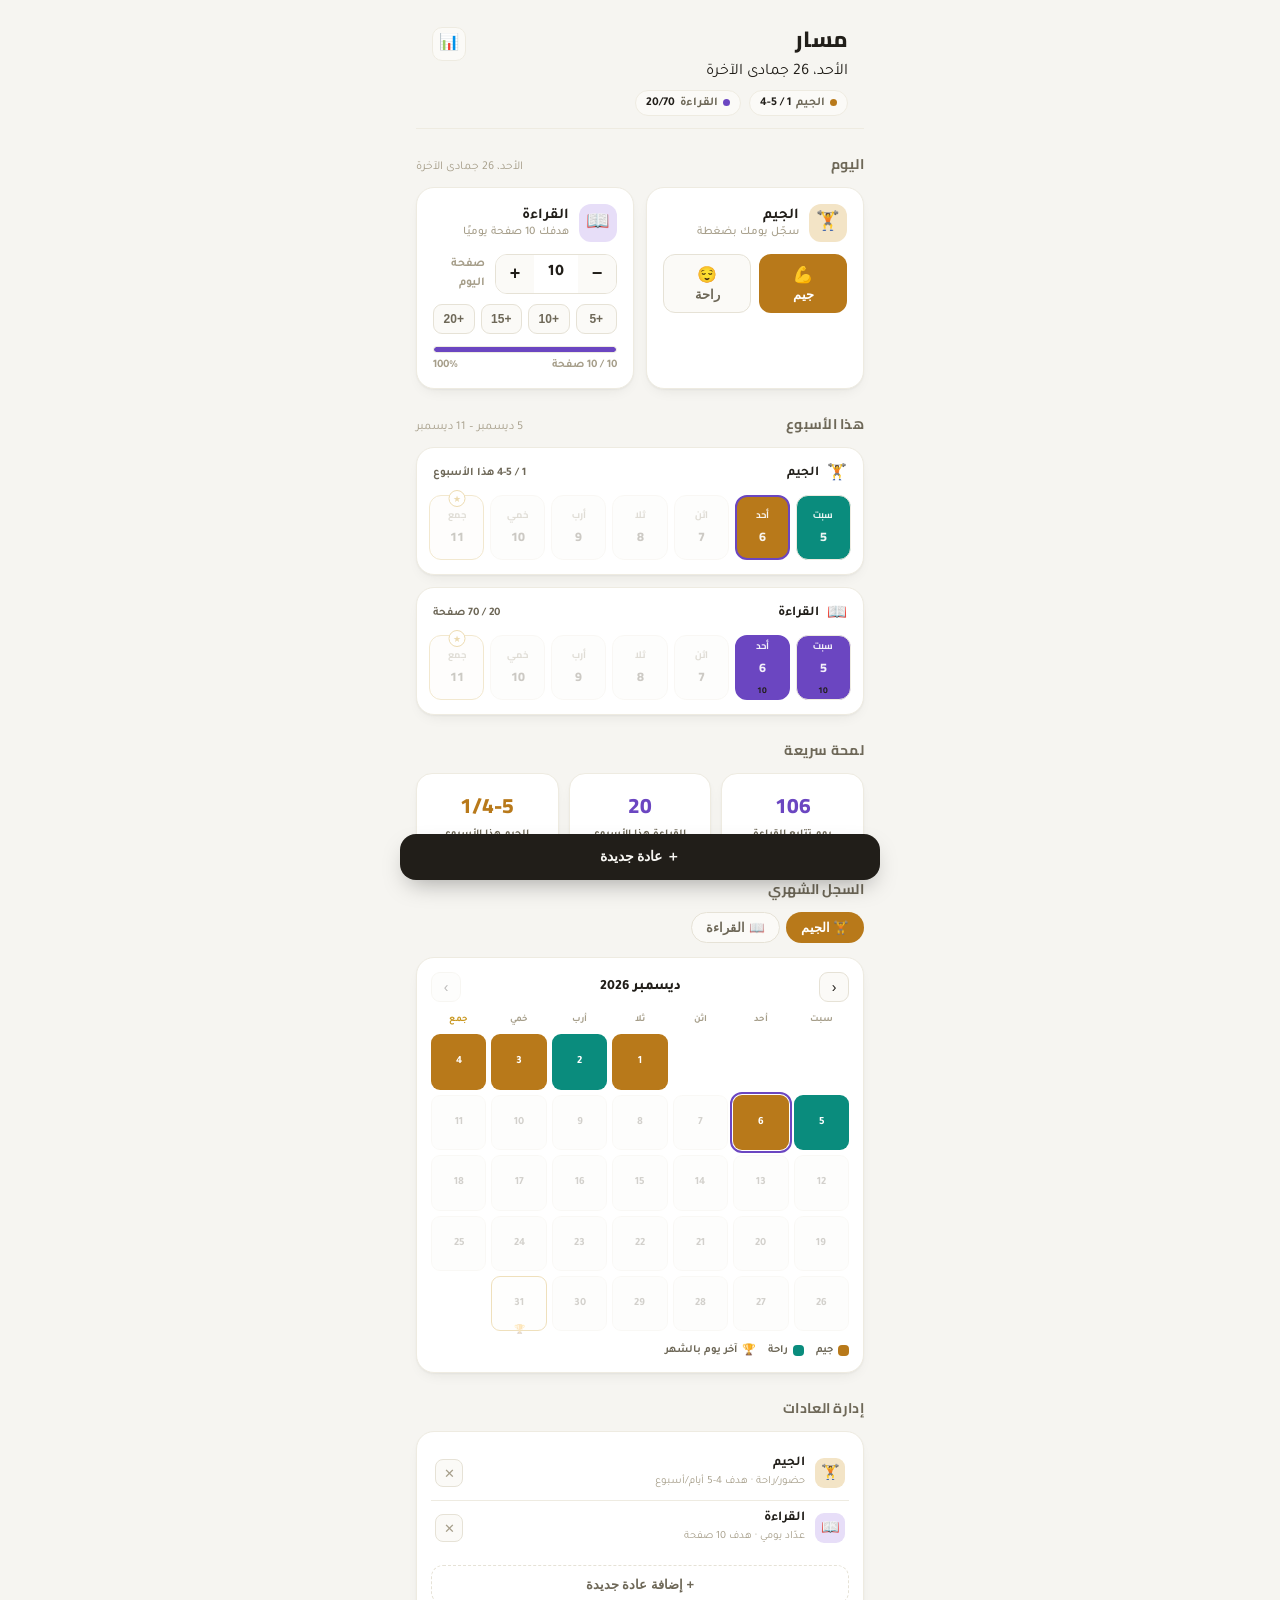
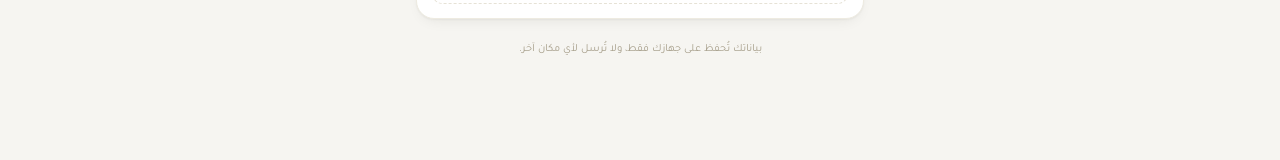
==== index.html @ 120e96ba "Add Masar habit tracker (gym + reading) with weekly/monthly views and charts Co-Authored-By: Claude " ====
<!DOCTYPE html>
<html lang="ar" dir="rtl">
<head>
<meta charset="UTF-8">
<meta name="viewport" content="width=device-width, initial-scale=1, viewport-fit=cover">
<title>مسار — تتبع عاداتك</title>
<link rel="stylesheet" href="style.css">
<link rel="stylesheet" href="charts.css">
</head>
<body>

<div class="app" dir="rtl">
  <div class="topbar"><div class="topbar-inner">
    <div class="brand">
      <h1>مسار</h1>
      <a class="chart-link" href="charts.html" title="الرسوم البيانية">📊</a>
    </div>
    <div class="date" id="todayDate" style="margin-top:2px"></div>
    <div class="glance" id="glanceRow"></div>
  </div></div>

  <section>
    <div class="section-head"><h2>اليوم</h2><span class="sub" id="todayLabel"></span></div>
    <div class="today-grid" id="todayGrid"></div>
  </section>

  <section>
    <div class="section-head"><h2>هذا الأسبوع</h2><span class="sub" id="weekRangeLabel"></span></div>
    <div id="weekStrips"></div>
  </section>

  <section>
    <div class="section-head"><h2>لمحة سريعة</h2></div>
    <div class="stats-row" id="statsRow"></div>
  </section>

  <section>
    <div class="section-head"><h2>السجل الشهري</h2></div>
    <div class="tabs" id="monthTabs"></div>
    <div class="month-card">
      <div class="month-nav">
        <button id="prevMonth">‹</button>
        <div class="month-label" id="monthLabel"></div>
        <button id="nextMonth">›</button>
      </div>
      <div class="month-grid" id="monthGrid"></div>
      <div class="legend" id="monthLegend"></div>
    </div>
  </section>

  <section>
    <div class="section-head"><h2>إدارة العادات</h2></div>
    <div class="manage-card">
      <div id="habitList"></div>
      <button class="add-habit-btn" id="openAddHabit">+ إضافة عادة جديدة</button>
    </div>
  </section>

  <div class="footer-note">بياناتك تُحفظ على جهازك فقط، ولا تُرسل لأي مكان آخر.</div>
</div>

<div class="fab"><button id="fabAdd">＋ عادة جديدة</button></div>

<!-- add habit sheet -->
<div class="overlay" id="addOverlay">
  <div class="sheet">
    <div class="sheet-handle"></div>
    <h3>عادة جديدة</h3>
    <div class="field"><label>اسم العادة</label><input type="text" id="newName" placeholder="مثال: شرب الماء"></div>
    <div class="field"><label>رمز (إيموجي)</label><input type="text" id="newIcon" placeholder="💧" maxlength="4"></div>
    <div class="field"><label>نوع التتبع</label>
      <div class="type-row">
        <div class="type-opt active" data-type="check" id="typeCheck">تسجيل حضور / راحة</div>
        <div class="type-opt" data-type="count" id="typeCount">عدّاد يومي (رقم)</div>
      </div>
    </div>
    <div class="field" id="goalField"><label>الهدف الأسبوعي (عدد أيام)</label><input type="number" id="newGoal" value="3" min="1" max="7"></div>
    <div class="field" id="targetField" style="display:none"><label>الهدف اليومي</label><input type="number" id="newTarget" value="10" min="1"></div>
    <div class="field" id="unitField" style="display:none"><label>الوحدة</label><input type="text" id="newUnit" placeholder="صفحة"></div>
    <div class="sheet-actions">
      <button class="btn ghost" id="cancelAdd">إلغاء</button>
      <button class="btn primary" id="saveAdd">حفظ</button>
    </div>
  </div>
</div>

<!-- edit day count sheet -->
<div class="overlay" id="editOverlay">
  <div class="sheet">
    <div class="sheet-handle"></div>
    <h3 id="editTitle">تعديل اليوم</h3>
    <div class="count-row" style="justify-content:center;margin:14px 0;">
      <div class="stepper">
        <button id="editMinus">−</button>
        <div class="val mono" id="editVal">0</div>
        <button id="editPlus">+</button>
      </div>
    </div>
    <div class="sheet-actions">
      <button class="btn ghost" id="cancelEdit">إلغاء</button>
      <button class="btn primary" id="saveEdit">حفظ</button>
    </div>
  </div>
</div>

<script src="script.js"></script>
</body>
</html>
---- style.css ----
@import url('https://fonts.googleapis.com/css2?family=Cairo:wght@500;600;700;800&family=Tajawal:wght@400;500;700&display=swap');

:root{
  --bg:#F6F5F1;
  --surface:#FFFFFF;
  --surface-2:#FBFAF7;
  --ink:#211E19;
  --ink-muted:#6E6858;
  --ink-faint:#A69E8A;
  --border:#E6E2D6;
  --border-soft:#EEEBE1;
  --accent-gym:#B8791A;
  --accent-gym-soft:#F3E4C6;
  --accent-rest:#0A8C7D;
  --accent-rest-soft:#D4EDE9;
  --accent-read:#6B46C1;
  --accent-read-soft:#E7DEF8;
  --accent-success:#4B8B3B;
  --accent-milestone:#C9971F;
  --shadow: 0 1px 2px rgba(33,30,25,.04), 0 6px 16px -8px rgba(33,30,25,.12);
  color-scheme: light;
}
@media (prefers-color-scheme: dark){
  :root:not([data-theme="light"]){
    --bg:#16130F;
    --surface:#1E1B16;
    --surface-2:#242019;
    --ink:#F3EFE6;
    --ink-muted:#B8AF9C;
    --ink-faint:#7C7460;
    --border:#332D24;
    --border-soft:#2A251E;
    --accent-gym:#CE9A3C;
    --accent-gym-soft:#3A2E17;
    --accent-rest:#2FB3A0;
    --accent-rest-soft:#123430;
    --accent-read:#A587E8;
    --accent-read-soft:#2A2140;
    --accent-success:#6FBF5F;
    --accent-milestone:#DDAF44;
    --shadow: 0 1px 2px rgba(0,0,0,.3), 0 8px 20px -10px rgba(0,0,0,.5);
  }
}
:root[data-theme="dark"]{
  --bg:#16130F;
  --surface:#1E1B16;
  --surface-2:#242019;
  --ink:#F3EFE6;
  --ink-muted:#B8AF9C;
  --ink-faint:#7C7460;
  --border:#332D24;
  --border-soft:#2A251E;
  --accent-gym:#CE9A3C;
  --accent-gym-soft:#3A2E17;
  --accent-rest:#2FB3A0;
  --accent-rest-soft:#123430;
  --accent-read:#A587E8;
  --accent-read-soft:#2A2140;
  --accent-success:#6FBF5F;
  --accent-milestone:#DDAF44;
  --shadow: 0 1px 2px rgba(0,0,0,.3), 0 8px 20px -10px rgba(0,0,0,.5);
}

*{box-sizing:border-box;}
html,body{height:100%;}
body{
  margin:0;
  background:var(--bg);
  color:var(--ink);
  font-family:'Tajawal',-apple-system,'Segoe UI',sans-serif;
  -webkit-tap-highlight-color:transparent;
}
h1,h2,h3,.num,.stat-num,.btn,.pill,.day-cell,.today-cta{font-family:'Cairo','Tajawal',sans-serif;}
.mono{font-variant-numeric:tabular-nums;}

.app{max-width:480px;margin:0 auto;padding:0 16px 96px;}

/* header */
.topbar{
  position:sticky;top:0;z-index:20;
  background:color-mix(in srgb, var(--bg) 88%, transparent);
  backdrop-filter:blur(10px);
  padding:18px 16px 12px;
  border-bottom:1px solid var(--border-soft);
}
.topbar-inner{max-width:480px;margin:0 auto;}
.brand{display:flex;align-items:baseline;justify-content:space-between;gap:8px;}
.brand h1{margin:0;font-size:22px;font-weight:800;letter-spacing:.2px;}
.brand .date{font-size:12.5px;color:var(--ink-muted);font-weight:500;}
.glance{margin-top:8px;display:flex;gap:8px;flex-wrap:wrap;}
.glance-chip{
  font-size:12px;font-weight:600;color:var(--ink-muted);
  background:var(--surface-2);border:1px solid var(--border-soft);
  padding:5px 10px;border-radius:99px;display:flex;align-items:center;gap:5px;
}
.glance-chip b{color:var(--ink);font-weight:700;}
.glance-dot{width:7px;height:7px;border-radius:50%;flex:none;}

/* sections */
section{margin-top:22px;}
.section-head{display:flex;align-items:baseline;justify-content:space-between;margin-bottom:10px;}
.section-head h2{font-size:14px;margin:0;font-weight:700;color:var(--ink-muted);letter-spacing:.3px;}
.section-head .sub{font-size:12px;color:var(--ink-faint);}

/* today cards */
.today-grid{display:grid;grid-template-columns:1fr;gap:12px;}
@media (min-width:520px){.today-grid{grid-template-columns:1fr 1fr;}}
.today-card{
  background:var(--surface);border:1px solid var(--border-soft);border-radius:18px;
  padding:16px;box-shadow:var(--shadow);
}
.today-card-head{display:flex;align-items:center;gap:10px;margin-bottom:12px;}
.today-icon{
  width:38px;height:38px;border-radius:12px;display:flex;align-items:center;justify-content:center;
  font-size:19px;flex:none;
}
.today-title{font-weight:700;font-size:15px;}
.today-title .hint{display:block;font-size:11.5px;color:var(--ink-faint);font-weight:500;margin-top:1px;}

.state-row{display:flex;gap:8px;}
.state-btn{
  flex:1;padding:10px 6px;border-radius:12px;border:1.5px solid var(--border);
  background:var(--surface-2);color:var(--ink-muted);font-size:13px;font-weight:700;
  cursor:pointer;transition:.15s;display:flex;flex-direction:column;align-items:center;gap:3px;
}
.state-btn span.ic{font-size:16px;}
.state-btn.active{color:#fff;border-color:transparent;}
.state-btn:focus-visible{outline:2px solid var(--accent-read);outline-offset:2px;}

.count-row{display:flex;align-items:center;gap:10px;}
.stepper{display:flex;align-items:center;gap:0;border:1.5px solid var(--border);border-radius:12px;overflow:hidden;flex:none;}
.stepper button{
  width:38px;height:38px;border:0;background:var(--surface-2);color:var(--ink);font-size:18px;font-weight:700;cursor:pointer;
}
.stepper button:active{background:var(--accent-read-soft);}
.stepper .val{width:44px;text-align:center;font-size:16px;font-weight:800;}
.quick-row{display:flex;gap:6px;margin-top:10px;}
.quick-btn{
  flex:1;padding:7px 0;border-radius:9px;border:1px solid var(--border);background:var(--surface-2);
  color:var(--ink-muted);font-size:12px;font-weight:700;cursor:pointer;
}
.quick-btn:active{background:var(--accent-read-soft);}
.progress-track{height:7px;border-radius:99px;background:var(--surface-2);border:1px solid var(--border-soft);margin-top:12px;overflow:hidden;}
.progress-fill{height:100%;border-radius:99px;background:var(--accent-read);transition:width .25s;}
.progress-label{display:flex;justify-content:space-between;margin-top:6px;font-size:11.5px;color:var(--ink-faint);font-weight:600;}

/* weekly strip */
.week-card{background:var(--surface);border:1px solid var(--border-soft);border-radius:18px;padding:14px 12px;box-shadow:var(--shadow);margin-bottom:12px;}
.week-card-head{display:flex;align-items:center;justify-content:space-between;padding:0 4px 10px;}
.week-card-title{display:flex;align-items:center;gap:8px;font-weight:700;font-size:13.5px;}
.week-card-title .ic{font-size:16px;}
.week-goal{font-size:11.5px;color:var(--ink-muted);font-weight:600;}
.week-strip{display:grid;grid-template-columns:repeat(7,1fr);gap:6px;}
.day-cell{
  position:relative;aspect-ratio:1/1.18;border-radius:12px;border:1.5px solid var(--border-soft);
  background:var(--surface-2);display:flex;flex-direction:column;align-items:center;justify-content:center;
  gap:2px;cursor:pointer;transition:.12s;
}
.day-cell .dname{font-size:9.5px;color:var(--ink-faint);font-weight:700;}
.day-cell .dnum{font-size:12.5px;font-weight:800;color:var(--ink-muted);}
.day-cell.filled .dname,.day-cell.filled .dnum{color:#fff;opacity:.92;}
.day-cell.today{border-color:var(--accent-read);border-width:2px;}
.day-cell.future{opacity:.35;cursor:not-allowed;}
.day-cell.weekend::after{
  content:"★";position:absolute;top:-6px;left:50%;transform:translateX(-50%);
  font-size:9px;color:var(--accent-milestone);background:var(--surface);border-radius:50%;
  width:15px;height:15px;display:flex;align-items:center;justify-content:center;
  border:1.5px solid var(--accent-milestone);
}
.day-cell.weekend{border-color:color-mix(in srgb, var(--accent-milestone) 55%, var(--border-soft));}
.day-cell .pages-tag{font-size:8.5px;font-weight:700;margin-top:1px;}

/* stats */
.stats-row{display:grid;grid-template-columns:repeat(3,1fr);gap:10px;}
.stat-tile{background:var(--surface);border:1px solid var(--border-soft);border-radius:16px;padding:12px 8px;text-align:center;box-shadow:var(--shadow);}
.stat-num{font-size:21px;font-weight:800;font-family:'Cairo',sans-serif;font-variant-numeric:tabular-nums;}
.stat-label{font-size:10.5px;color:var(--ink-muted);font-weight:700;margin-top:3px;line-height:1.3;}

/* month */
.tabs{display:flex;gap:6px;margin-bottom:12px;overflow-x:auto;padding-bottom:2px;}
.tab-btn{
  flex:none;padding:7px 14px;border-radius:99px;border:1.5px solid var(--border);background:var(--surface-2);
  color:var(--ink-muted);font-size:12.5px;font-weight:700;cursor:pointer;display:flex;align-items:center;gap:6px;
}
.tab-btn.active{color:#fff;border-color:transparent;}
.month-card{background:var(--surface);border:1px solid var(--border-soft);border-radius:18px;padding:14px;box-shadow:var(--shadow);}
.month-nav{display:flex;align-items:center;justify-content:space-between;margin-bottom:12px;}
.month-nav button{
  width:30px;height:30px;border-radius:9px;border:1px solid var(--border);background:var(--surface-2);
  color:var(--ink);font-size:14px;cursor:pointer;
}
.month-nav button:disabled{opacity:.3;cursor:not-allowed;}
.month-label{font-weight:800;font-size:14px;}
.month-grid{display:grid;grid-template-columns:repeat(7,1fr);gap:5px;}
.month-dow{font-size:9.5px;text-align:center;color:var(--ink-faint);font-weight:700;padding-bottom:4px;}
.month-dow.weekend{color:var(--accent-milestone);}
.month-cell{
  position:relative;aspect-ratio:1/1;border-radius:9px;background:var(--surface-2);border:1px solid var(--border-soft);
  display:flex;align-items:center;justify-content:center;font-size:11px;font-weight:700;color:var(--ink-muted);
}
.month-cell.empty{background:transparent;border-color:transparent;}
.month-cell.today{outline:2px solid var(--accent-read);outline-offset:1px;}
.month-cell.monthend{border-color:var(--accent-milestone);border-width:1.5px;}
.month-cell.monthend::after{
  content:"🏆";position:absolute;bottom:-6px;font-size:9px;
}
.legend{display:flex;gap:12px;margin-top:12px;flex-wrap:wrap;}
.legend-item{display:flex;align-items:center;gap:5px;font-size:11px;color:var(--ink-muted);font-weight:600;}
.legend-sw{width:11px;height:11px;border-radius:4px;flex:none;}

/* manage */
.manage-card{background:var(--surface);border:1px solid var(--border-soft);border-radius:18px;padding:14px;box-shadow:var(--shadow);}
.habit-chip{
  display:flex;align-items:center;gap:10px;padding:9px 4px;border-bottom:1px solid var(--border-soft);
}
.habit-chip:last-child{border-bottom:0;}
.habit-chip .ic{width:30px;height:30px;border-radius:9px;display:flex;align-items:center;justify-content:center;font-size:15px;flex:none;}
.habit-chip .info{flex:1;min-width:0;}
.habit-chip .info b{display:block;font-size:13.5px;font-weight:700;}
.habit-chip .info span{font-size:11px;color:var(--ink-faint);}
.habit-chip .del{
  width:28px;height:28px;border-radius:8px;border:1px solid var(--border);background:var(--surface-2);
  color:var(--ink-faint);cursor:pointer;font-size:13px;flex:none;
}
.add-habit-btn{
  width:100%;margin-top:10px;padding:11px;border-radius:12px;border:1.5px dashed var(--border);
  background:transparent;color:var(--ink-muted);font-weight:700;font-size:13px;cursor:pointer;
}

.footer-note{text-align:center;font-size:11px;color:var(--ink-faint);margin-top:24px;padding-bottom:8px;}

/* sheet */
.overlay{
  position:fixed;inset:0;background:rgba(20,17,12,.45);z-index:50;
  display:flex;align-items:flex-end;justify-content:center;
  opacity:0;pointer-events:none;transition:opacity .2s;
}
.overlay.open{opacity:1;pointer-events:auto;}
.sheet{
  width:100%;max-width:480px;background:var(--surface);border-radius:20px 20px 0 0;
  padding:18px 18px calc(env(safe-area-inset-bottom,0px) + 18px);
  transform:translateY(100%);transition:transform .25s cubic-bezier(.22,1,.36,1);
  max-height:86vh;overflow-y:auto;
}
.overlay.open .sheet{transform:translateY(0);}
.sheet-handle{width:36px;height:4px;background:var(--border);border-radius:99px;margin:0 auto 14px;}
.sheet h3{margin:0 0 14px;font-size:16px;font-weight:800;}
.field{margin-bottom:12px;}
.field label{display:block;font-size:12px;font-weight:700;color:var(--ink-muted);margin-bottom:6px;}
.field input[type=text],.field input[type=number]{
  width:100%;padding:10px 12px;border-radius:11px;border:1.5px solid var(--border);
  background:var(--surface-2);color:var(--ink);font-size:14px;font-family:inherit;
}
.field input:focus{outline:2px solid var(--accent-read);outline-offset:1px;}
.type-row{display:flex;gap:8px;}
.type-opt{
  flex:1;padding:10px;border-radius:11px;border:1.5px solid var(--border);background:var(--surface-2);
  text-align:center;font-size:12.5px;font-weight:700;color:var(--ink-muted);cursor:pointer;
}
.type-opt.active{border-color:var(--accent-read);color:var(--accent-read);background:var(--accent-read-soft);}
.sheet-actions{display:flex;gap:8px;margin-top:16px;}
.btn{flex:1;padding:12px;border-radius:12px;border:0;font-weight:800;font-size:14px;cursor:pointer;}
.btn.primary{background:var(--accent-read);color:#fff;}
.btn.ghost{background:var(--surface-2);color:var(--ink-muted);border:1px solid var(--border);}

.fab{
  position:fixed;bottom:20px;left:50%;transform:translateX(-50%);z-index:30;
  max-width:480px;width:calc(100% - 32px);
}
.fab button{
  width:100%;padding:14px;border-radius:16px;border:0;background:var(--ink);color:var(--bg);
  font-weight:800;font-size:14px;cursor:pointer;box-shadow:0 10px 24px -8px rgba(0,0,0,.35);
  display:flex;align-items:center;justify-content:center;gap:8px;
}

@media (prefers-reduced-motion:reduce){*{transition:none!important;}}
---- charts.css ----
/* extends tokens & base rules defined in style.css */

.back-link{
  display:inline-flex;align-items:center;gap:6px;
  color:var(--ink-muted);text-decoration:none;font-size:12.5px;font-weight:700;
  padding:6px 10px;border-radius:99px;background:var(--surface-2);border:1px solid var(--border-soft);
}
.back-link:active{background:var(--border-soft);}

.chart-link{
  width:34px;height:34px;border-radius:10px;display:flex;align-items:center;justify-content:center;
  background:var(--surface-2);border:1px solid var(--border-soft);color:var(--ink);text-decoration:none;
  font-size:16px;flex:none;
}

/* rings summary */
.rings-row{display:grid;grid-template-columns:1fr 1fr;gap:12px;}
.ring-card{
  background:var(--surface);border:1px solid var(--border-soft);border-radius:18px;
  padding:16px 12px;box-shadow:var(--shadow);display:flex;flex-direction:column;align-items:center;gap:8px;
}
.ring-card svg{display:block;}
.ring-num{font-family:'Cairo',sans-serif;font-weight:800;font-size:20px;font-variant-numeric:tabular-nums;}
.ring-title{font-size:12.5px;font-weight:700;color:var(--ink);}
.ring-sub{font-size:11px;color:var(--ink-faint);font-weight:600;text-align:center;}

/* chart card */
.chart-card{
  background:var(--surface);border:1px solid var(--border-soft);border-radius:18px;
  padding:16px 14px;box-shadow:var(--shadow);
}
.chart-card-head{display:flex;align-items:baseline;justify-content:space-between;margin-bottom:4px;}
.chart-card-head h3{margin:0;font-size:14px;font-weight:800;}
.chart-card-head .sub{font-size:11.5px;color:var(--ink-faint);font-weight:600;}
.chart-caption{font-size:11.5px;color:var(--ink-faint);margin-top:10px;line-height:1.6;}
.chart-scroll{overflow-x:auto;margin:10px -4px 0;padding:4px;}
.chart-scroll svg{display:block;overflow:visible;}

.chart-legend{display:flex;gap:14px;flex-wrap:wrap;margin-top:10px;}
.chart-legend .item{display:flex;align-items:center;gap:6px;font-size:11.5px;color:var(--ink-muted);font-weight:600;}
.chart-legend .sw{width:12px;height:3px;border-radius:2px;}
.chart-legend .sw.dashed{background:transparent;border-top:2px dashed var(--accent-milestone);width:14px;height:0;}

.chart-tooltip{
  position:absolute;pointer-events:none;background:var(--ink);color:var(--bg);
  font-family:'Cairo',sans-serif;font-size:11px;font-weight:700;padding:5px 9px;border-radius:8px;
  white-space:nowrap;transform:translate(-50%,-115%);opacity:0;transition:opacity .12s;z-index:5;
  font-variant-numeric:tabular-nums;
}
.chart-tooltip.show{opacity:1;}
.chart-wrap{position:relative;}

.axis-label{font-size:9px;fill:var(--ink-faint);font-family:'Tajawal',sans-serif;font-variant-numeric:tabular-nums;}
.grid-line{stroke:var(--border-soft);stroke-width:1;}
.target-line{stroke:var(--accent-milestone);stroke-width:1.5;stroke-dasharray:4 3;}
.bar-track{fill:var(--surface-2);}

@media (min-width:520px){
  .rings-row{grid-template-columns:repeat(2,1fr);}
}
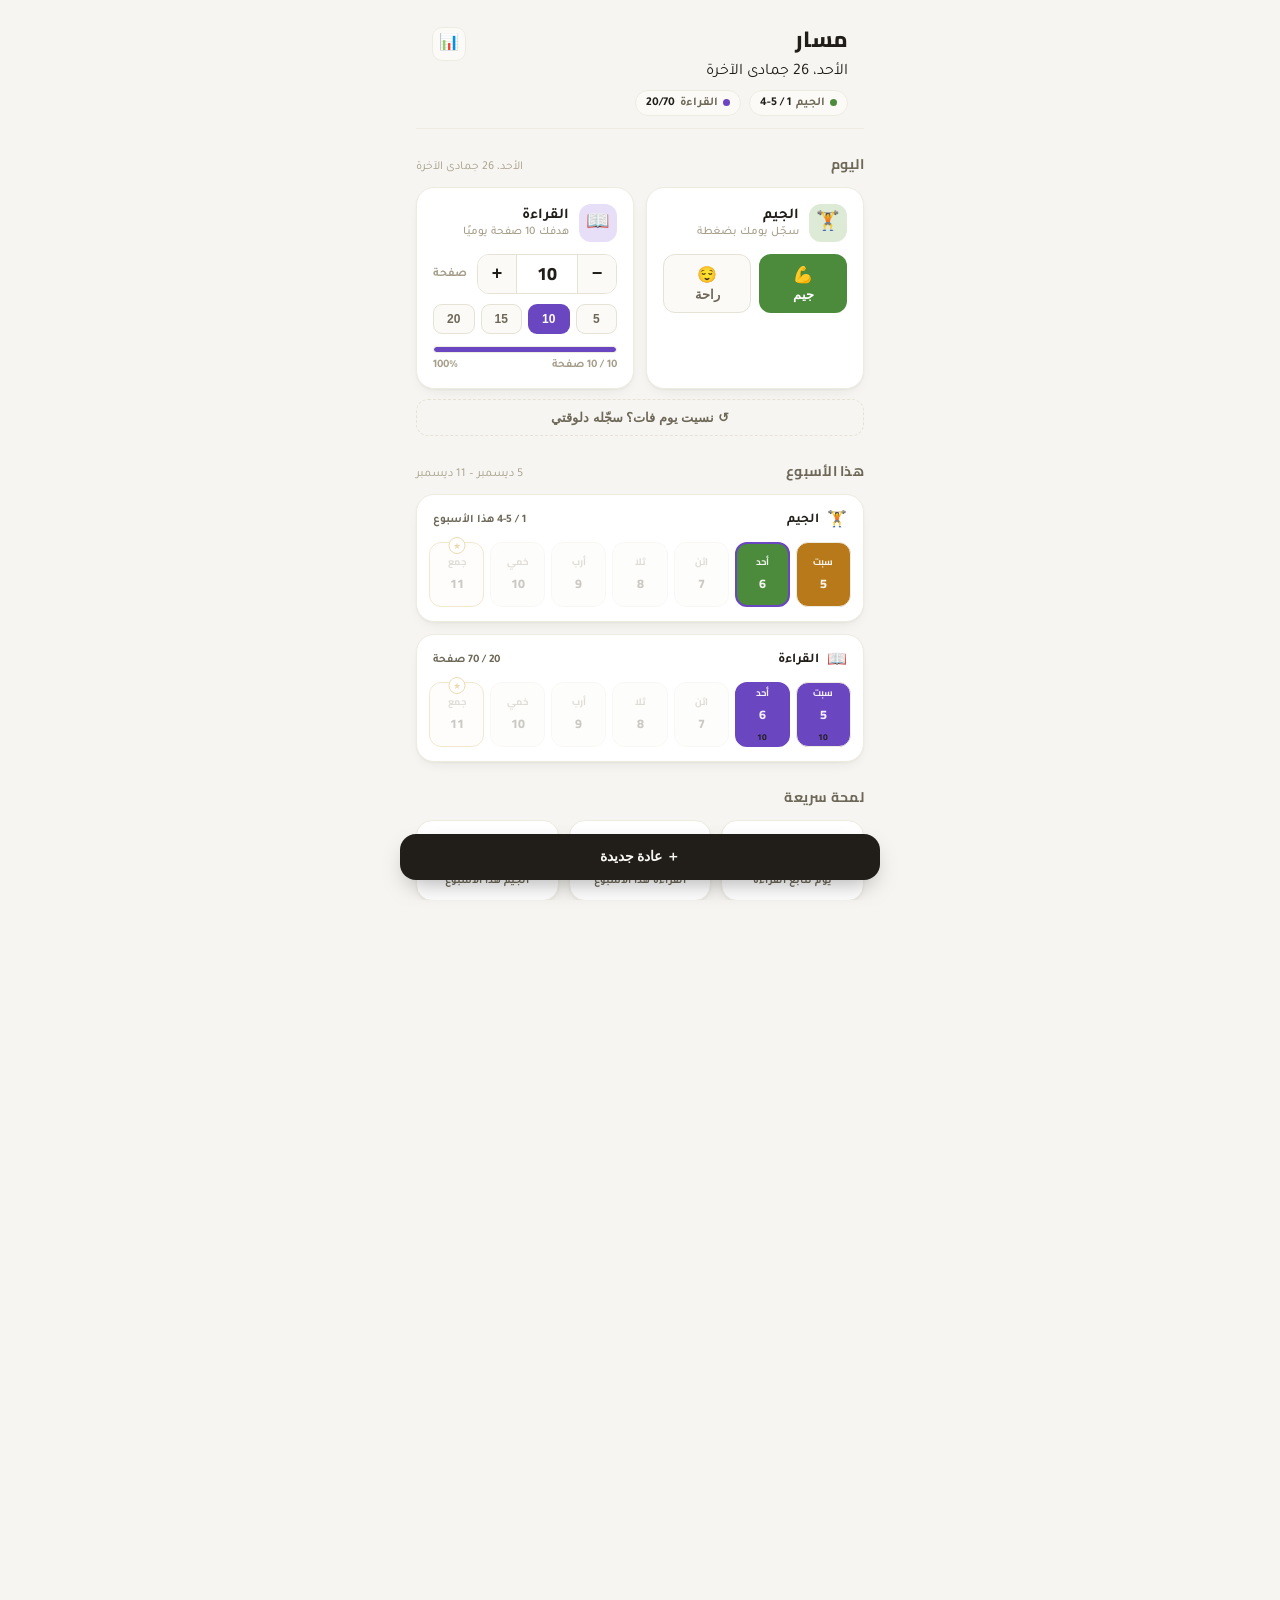
==== commit b5c6d08b: "Add backfill sheet for logging missed days and switch reading entry to direct input Co-Authored-By: " ====
--- a/index.html
+++ b/index.html
@@ -22,6 +22,7 @@
   <section>
     <div class="section-head"><h2>اليوم</h2><span class="sub" id="todayLabel"></span></div>
     <div class="today-grid" id="todayGrid"></div>
+    <button class="backfill-link" id="openBackfill">↺ نسيت يوم فات؟ سجّله دلوقتي</button>
   </section>
 
   <section>
@@ -92,7 +93,7 @@
     <div class="count-row" style="justify-content:center;margin:14px 0;">
       <div class="stepper">
         <button id="editMinus">−</button>
-        <div class="val mono" id="editVal">0</div>
+        <input type="number" inputmode="numeric" class="stepper-input mono" id="editVal" value="0" min="0">
         <button id="editPlus">+</button>
       </div>
     </div>
@@ -103,6 +104,21 @@
   </div>
 </div>
 
+<!-- backfill (log a missed day) sheet -->
+<div class="overlay" id="backfillOverlay">
+  <div class="sheet">
+    <div class="sheet-handle"></div>
+    <h3>تسجيل يوم فات</h3>
+    <div class="field"><label>العادة</label><div class="type-row" id="backfillHabits"></div></div>
+    <div class="field"><label>التاريخ</label><input type="date" id="backfillDate"></div>
+    <div id="backfillBody"></div>
+    <div class="sheet-actions">
+      <button class="btn ghost" id="cancelBackfill">إلغاء</button>
+      <button class="btn primary" id="saveBackfill">حفظ</button>
+    </div>
+  </div>
+</div>
+
 <script src="script.js"></script>
 </body>
 </html>
--- a/style.css
+++ b/style.css
@@ -9,13 +9,14 @@
   --ink-faint:#A69E8A;
   --border:#E6E2D6;
   --border-soft:#EEEBE1;
-  --accent-gym:#B8791A;
-  --accent-gym-soft:#F3E4C6;
-  --accent-rest:#0A8C7D;
-  --accent-rest-soft:#D4EDE9;
+  --accent-gym:#4B8B3B;
+  --accent-gym-soft:#DDEAD5;
+  --accent-rest:#B8791A;
+  --accent-rest-soft:#F3E4C6;
   --accent-read:#6B46C1;
   --accent-read-soft:#E7DEF8;
-  --accent-success:#4B8B3B;
+  --accent-success:#0A8C7D;
+  --accent-success-soft:#D4EDE9;
   --accent-milestone:#C9971F;
   --shadow: 0 1px 2px rgba(33,30,25,.04), 0 6px 16px -8px rgba(33,30,25,.12);
   color-scheme: light;
@@ -30,13 +31,14 @@
     --ink-faint:#7C7460;
     --border:#332D24;
     --border-soft:#2A251E;
-    --accent-gym:#CE9A3C;
-    --accent-gym-soft:#3A2E17;
-    --accent-rest:#2FB3A0;
-    --accent-rest-soft:#123430;
+    --accent-gym:#6FBF5F;
+    --accent-gym-soft:#213622;
+    --accent-rest:#CE9A3C;
+    --accent-rest-soft:#3A2E17;
     --accent-read:#A587E8;
     --accent-read-soft:#2A2140;
-    --accent-success:#6FBF5F;
+    --accent-success:#2FB3A0;
+    --accent-success-soft:#123430;
     --accent-milestone:#DDAF44;
     --shadow: 0 1px 2px rgba(0,0,0,.3), 0 8px 20px -10px rgba(0,0,0,.5);
   }
@@ -61,8 +63,9 @@
   --shadow: 0 1px 2px rgba(0,0,0,.3), 0 8px 20px -10px rgba(0,0,0,.5);
 }
 
-*{box-sizing:border-box;}
-html,body{height:100%;}
+*{box-sizing:border-box;min-width:0;}
+html{-webkit-text-size-adjust:100%;text-size-adjust:100%;}
+html,body{height:100%;width:100%;overflow-x:hidden;}
 body{
   margin:0;
   background:var(--bg);
@@ -72,8 +75,9 @@
 }
 h1,h2,h3,.num,.stat-num,.btn,.pill,.day-cell,.today-cta{font-family:'Cairo','Tajawal',sans-serif;}
 .mono{font-variant-numeric:tabular-nums;}
-
-.app{max-width:480px;margin:0 auto;padding:0 16px 96px;}
+img,svg{max-width:100%;}
+
+.app{width:100%;max-width:480px;margin:0 auto;padding:0 16px calc(96px + env(safe-area-inset-bottom,0px));overflow-x:hidden;}
 
 /* header */
 .topbar{
@@ -128,18 +132,39 @@
 .state-btn:focus-visible{outline:2px solid var(--accent-read);outline-offset:2px;}
 
 .count-row{display:flex;align-items:center;gap:10px;}
-.stepper{display:flex;align-items:center;gap:0;border:1.5px solid var(--border);border-radius:12px;overflow:hidden;flex:none;}
+.stepper{display:flex;align-items:center;gap:0;border:1.5px solid var(--border);border-radius:12px;overflow:hidden;flex:1;}
 .stepper button{
-  width:38px;height:38px;border:0;background:var(--surface-2);color:var(--ink);font-size:18px;font-weight:700;cursor:pointer;
+  width:38px;height:38px;flex:none;border:0;background:var(--surface-2);color:var(--ink);font-size:18px;font-weight:700;cursor:pointer;
 }
 .stepper button:active{background:var(--accent-read-soft);}
 .stepper .val{width:44px;text-align:center;font-size:16px;font-weight:800;}
+.stepper-input{
+  flex:1;min-width:0;width:100%;height:38px;text-align:center;font-size:18px;font-weight:800;
+  border:0;border-inline:1.5px solid var(--border);background:var(--surface);color:var(--ink);
+  font-family:'Cairo',sans-serif;-moz-appearance:textfield;
+}
+.stepper-input::-webkit-outer-spin-button,.stepper-input::-webkit-inner-spin-button{-webkit-appearance:none;margin:0;}
+.stepper-input:focus{outline:none;background:var(--accent-read-soft);}
+.count-unit{font-size:12px;color:var(--ink-faint);font-weight:600;flex:none;white-space:nowrap;}
 .quick-row{display:flex;gap:6px;margin-top:10px;}
 .quick-btn{
   flex:1;padding:7px 0;border-radius:9px;border:1px solid var(--border);background:var(--surface-2);
   color:var(--ink-muted);font-size:12px;font-weight:700;cursor:pointer;
 }
 .quick-btn:active{background:var(--accent-read-soft);}
+.quick-btn.active{background:var(--accent-read);color:#fff;border-color:transparent;}
+
+.backfill-link{
+  display:block;width:100%;margin-top:10px;padding:10px;border-radius:12px;border:1.5px dashed var(--border);
+  background:transparent;color:var(--ink-muted);font-weight:700;font-size:12.5px;cursor:pointer;text-align:center;
+}
+.backfill-link:active{background:var(--surface-2);}
+
+.field input[type=date]{
+  width:100%;padding:10px 12px;border-radius:11px;border:1.5px solid var(--border);
+  background:var(--surface-2);color:var(--ink);font-size:16px;font-family:inherit;
+}
+.field input[type=date]:focus{outline:2px solid var(--accent-read);outline-offset:1px;}
 .progress-track{height:7px;border-radius:99px;background:var(--surface-2);border:1px solid var(--border-soft);margin-top:12px;overflow:hidden;}
 .progress-fill{height:100%;border-radius:99px;background:var(--accent-read);transition:width .25s;}
 .progress-label{display:flex;justify-content:space-between;margin-top:6px;font-size:11.5px;color:var(--ink-faint);font-weight:600;}
@@ -249,7 +274,7 @@
 .field label{display:block;font-size:12px;font-weight:700;color:var(--ink-muted);margin-bottom:6px;}
 .field input[type=text],.field input[type=number]{
   width:100%;padding:10px 12px;border-radius:11px;border:1.5px solid var(--border);
-  background:var(--surface-2);color:var(--ink);font-size:14px;font-family:inherit;
+  background:var(--surface-2);color:var(--ink);font-size:16px;font-family:inherit;
 }
 .field input:focus{outline:2px solid var(--accent-read);outline-offset:1px;}
 .type-row{display:flex;gap:8px;}
@@ -264,7 +289,7 @@
 .btn.ghost{background:var(--surface-2);color:var(--ink-muted);border:1px solid var(--border);}
 
 .fab{
-  position:fixed;bottom:20px;left:50%;transform:translateX(-50%);z-index:30;
+  position:fixed;bottom:calc(20px + env(safe-area-inset-bottom,0px));left:50%;transform:translateX(-50%);z-index:30;
   max-width:480px;width:calc(100% - 32px);
 }
 .fab button{
@@ -273,4 +298,19 @@
   display:flex;align-items:center;justify-content:center;gap:8px;
 }
 
+@media (max-width:380px){
+  .app{padding-left:12px;padding-right:12px;}
+  .topbar{padding-left:12px;padding-right:12px;}
+  .week-strip{gap:4px;}
+  .day-cell .dname{font-size:8.5px;}
+  .day-cell .dnum{font-size:11.5px;}
+  .month-grid{gap:4px;}
+  .month-cell{font-size:10px;}
+  .stats-row{gap:7px;}
+  .stat-num{font-size:18px;}
+  .stat-tile{padding:10px 5px;}
+  .quick-row{gap:4px;}
+  .quick-btn{font-size:11px;padding:7px 0;}
+}
+
 @media (prefers-reduced-motion:reduce){*{transition:none!important;}}
--- a/charts.css
+++ b/charts.css
@@ -58,3 +58,10 @@
 @media (min-width:520px){
   .rings-row{grid-template-columns:repeat(2,1fr);}
 }
+
+@media (max-width:380px){
+  .ring-card{padding:12px 8px;}
+  .ring-card svg{width:88px;height:88px;}
+  .ring-num{font-size:17px;}
+  .chart-card{padding:12px 10px;}
+}
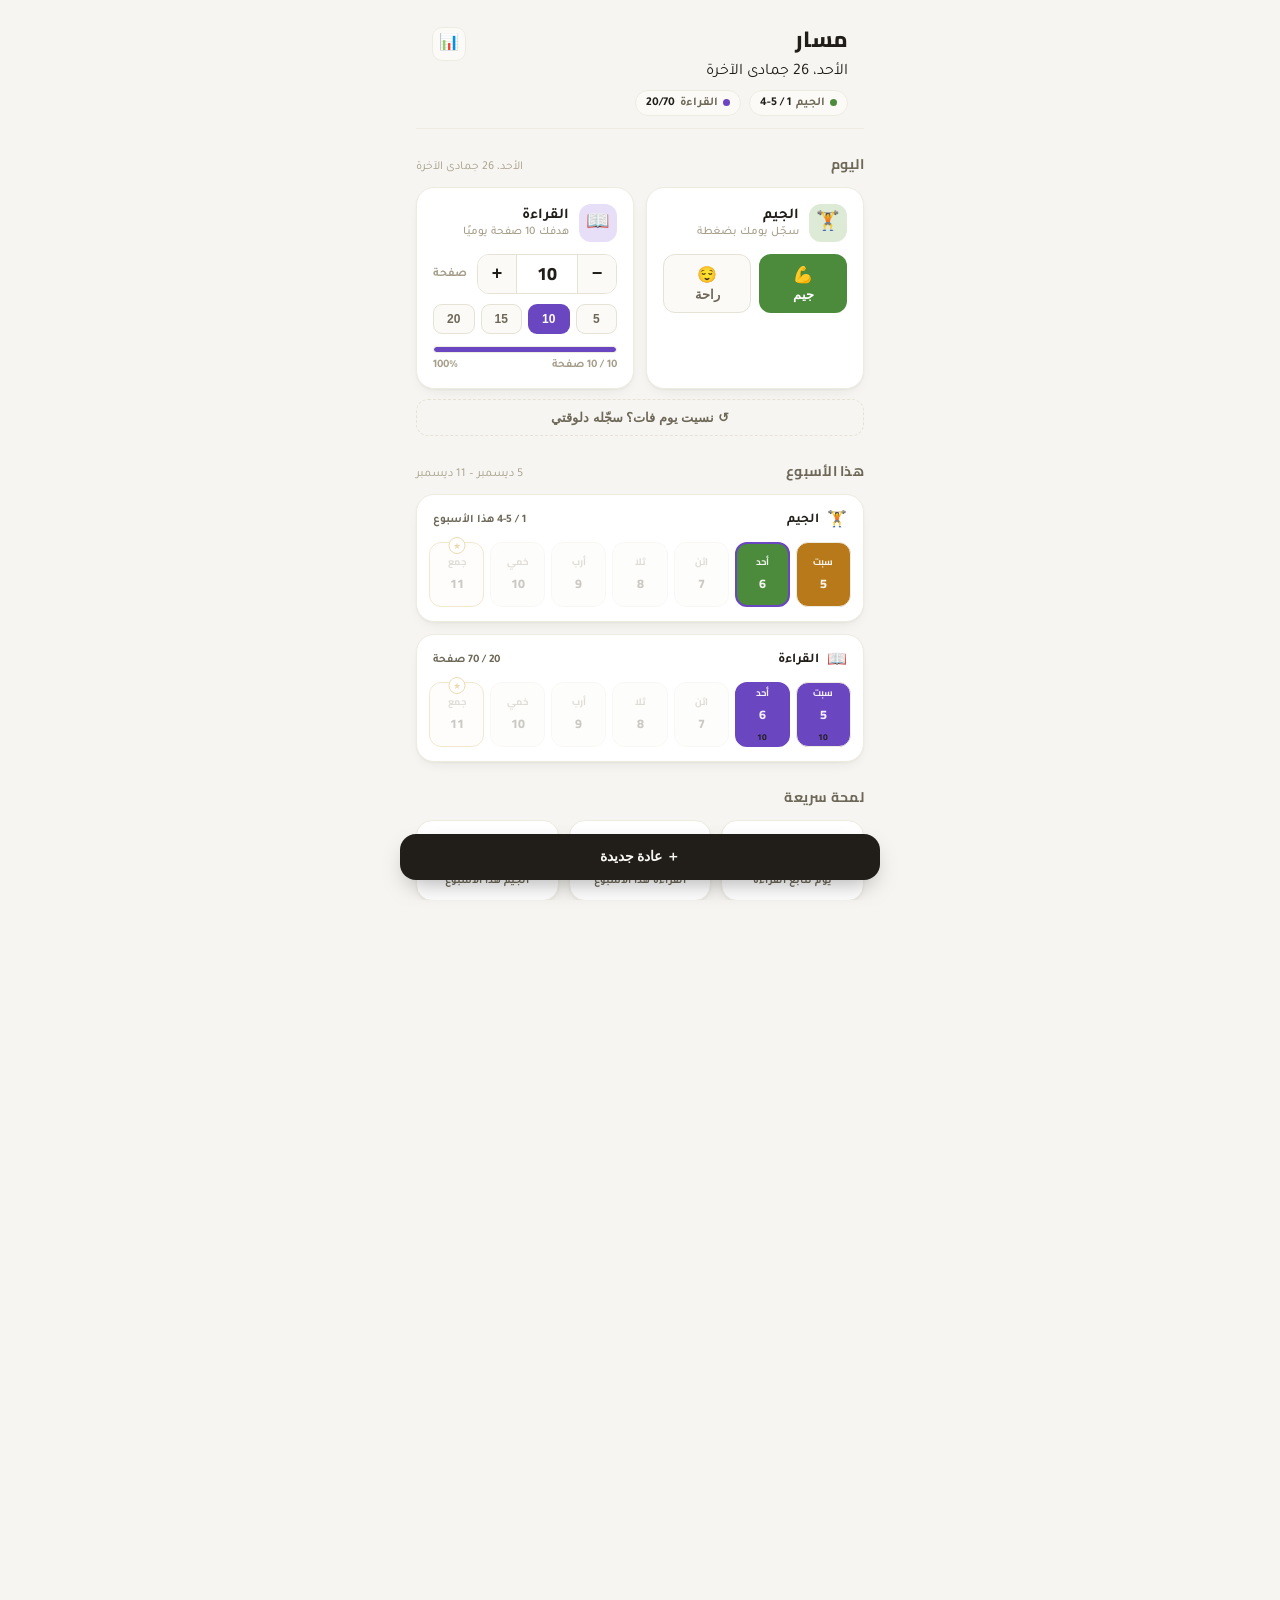
==== commit dc7a720f: "Add monthly and all-time totals section per habit on the home screen Co-Authored-By: Claude Sonnet 5" ====
--- a/index.html
+++ b/index.html
@@ -33,6 +33,11 @@
   <section>
     <div class="section-head"><h2>لمحة سريعة</h2></div>
     <div class="stats-row" id="statsRow"></div>
+  </section>
+
+  <section>
+    <div class="section-head"><h2>الإجمالي</h2><span class="sub" id="totalsMonthLabel"></span></div>
+    <div class="totals-grid" id="totalsGrid"></div>
   </section>
 
   <section>
--- a/style.css
+++ b/style.css
@@ -201,6 +201,23 @@
 .stat-num{font-size:21px;font-weight:800;font-family:'Cairo',sans-serif;font-variant-numeric:tabular-nums;}
 .stat-label{font-size:10.5px;color:var(--ink-muted);font-weight:700;margin-top:3px;line-height:1.3;}
 
+/* totals */
+.totals-grid{display:flex;flex-direction:column;gap:10px;}
+.totals-card{
+  background:var(--surface);border:1px solid var(--border-soft);border-radius:16px;
+  padding:14px 16px;box-shadow:var(--shadow);display:flex;align-items:center;gap:14px;
+}
+.totals-icon{
+  width:34px;height:34px;border-radius:10px;display:flex;align-items:center;justify-content:center;
+  font-size:16px;flex:none;
+}
+.totals-name{font-size:12.5px;font-weight:700;color:var(--ink-muted);flex:none;width:52px;}
+.totals-pair{display:flex;flex:1;gap:0;}
+.totals-item{flex:1;text-align:center;padding:0 6px;}
+.totals-item + .totals-item{border-inline-start:1px solid var(--border-soft);}
+.totals-num{font-size:19px;font-weight:800;font-family:'Cairo',sans-serif;font-variant-numeric:tabular-nums;color:var(--ink);}
+.totals-lbl{font-size:10px;color:var(--ink-faint);font-weight:600;margin-top:2px;}
+
 /* month */
 .tabs{display:flex;gap:6px;margin-bottom:12px;overflow-x:auto;padding-bottom:2px;}
 .tab-btn{
@@ -311,6 +328,10 @@
   .stat-tile{padding:10px 5px;}
   .quick-row{gap:4px;}
   .quick-btn{font-size:11px;padding:7px 0;}
+  .totals-card{padding:11px 10px;gap:8px;}
+  .totals-name{width:auto;font-size:11px;}
+  .totals-num{font-size:16px;}
+  .totals-lbl{font-size:9px;}
 }
 
 @media (prefers-reduced-motion:reduce){*{transition:none!important;}}
